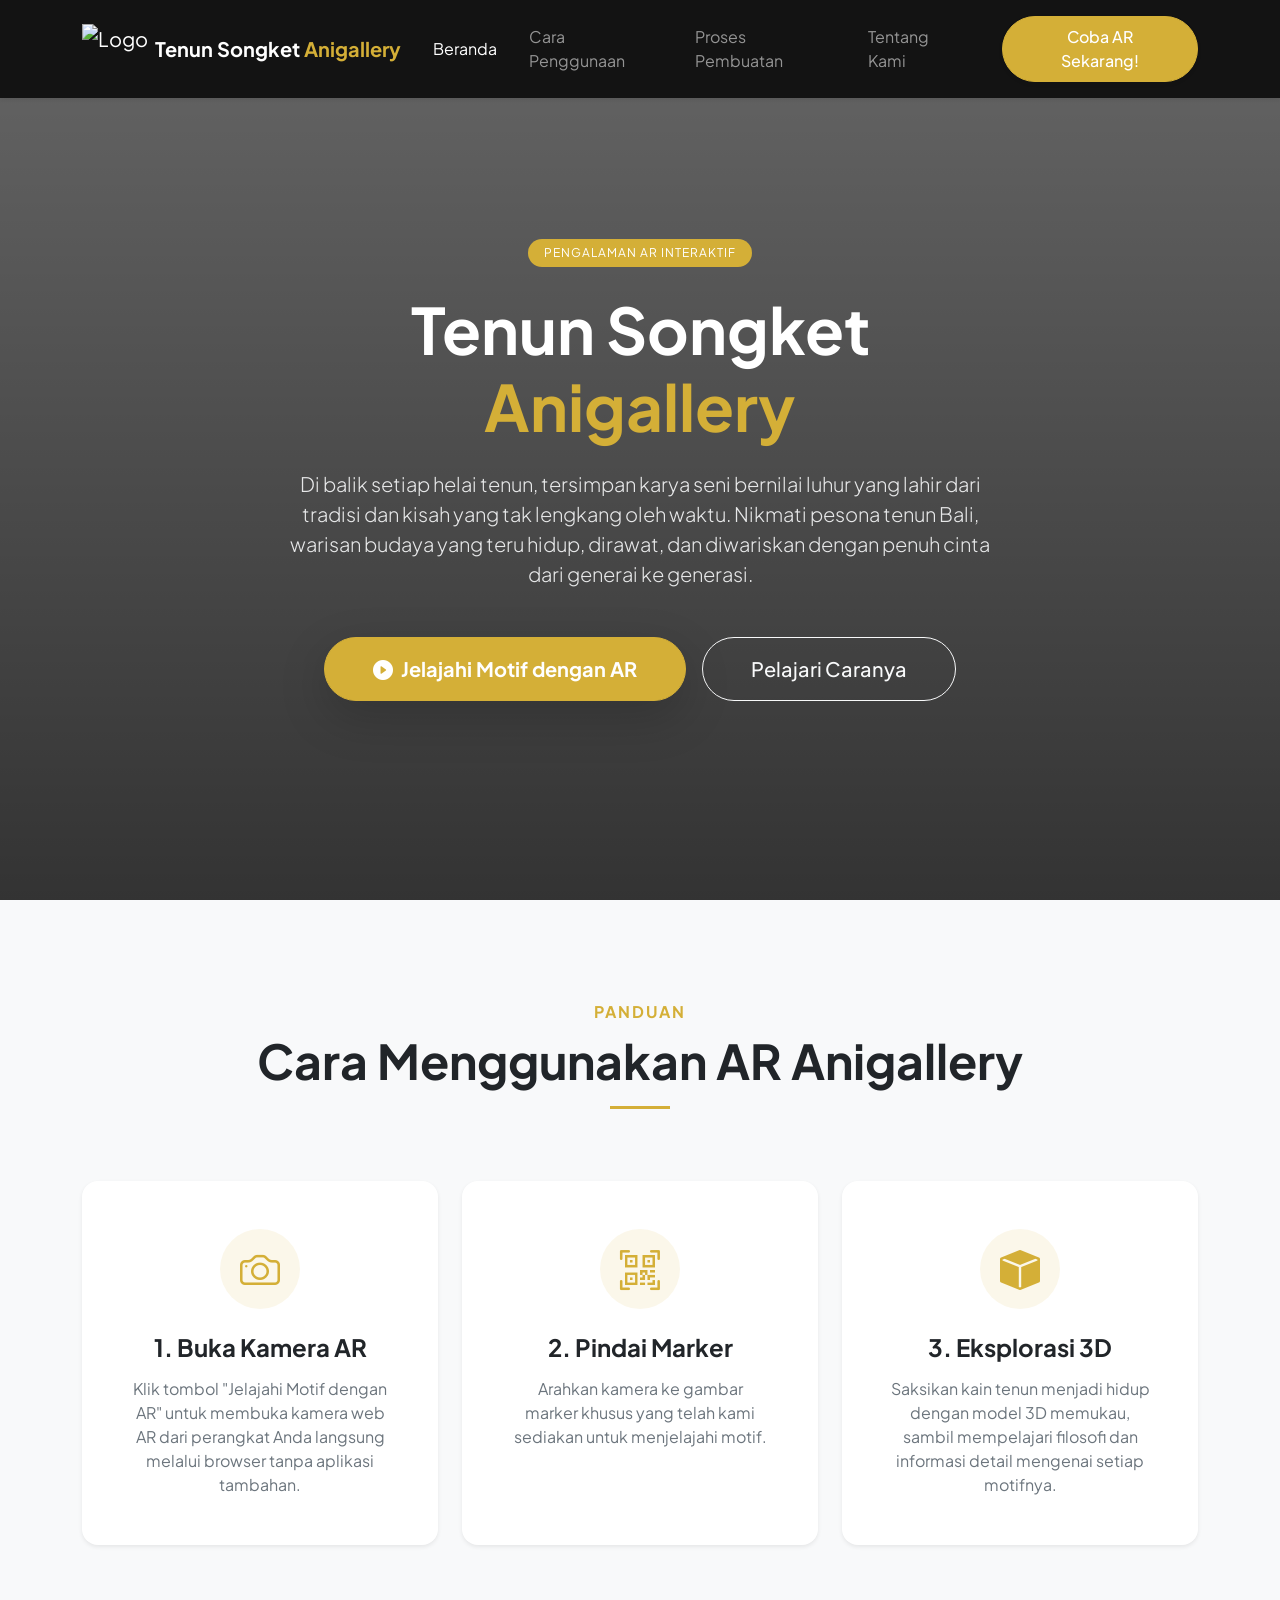
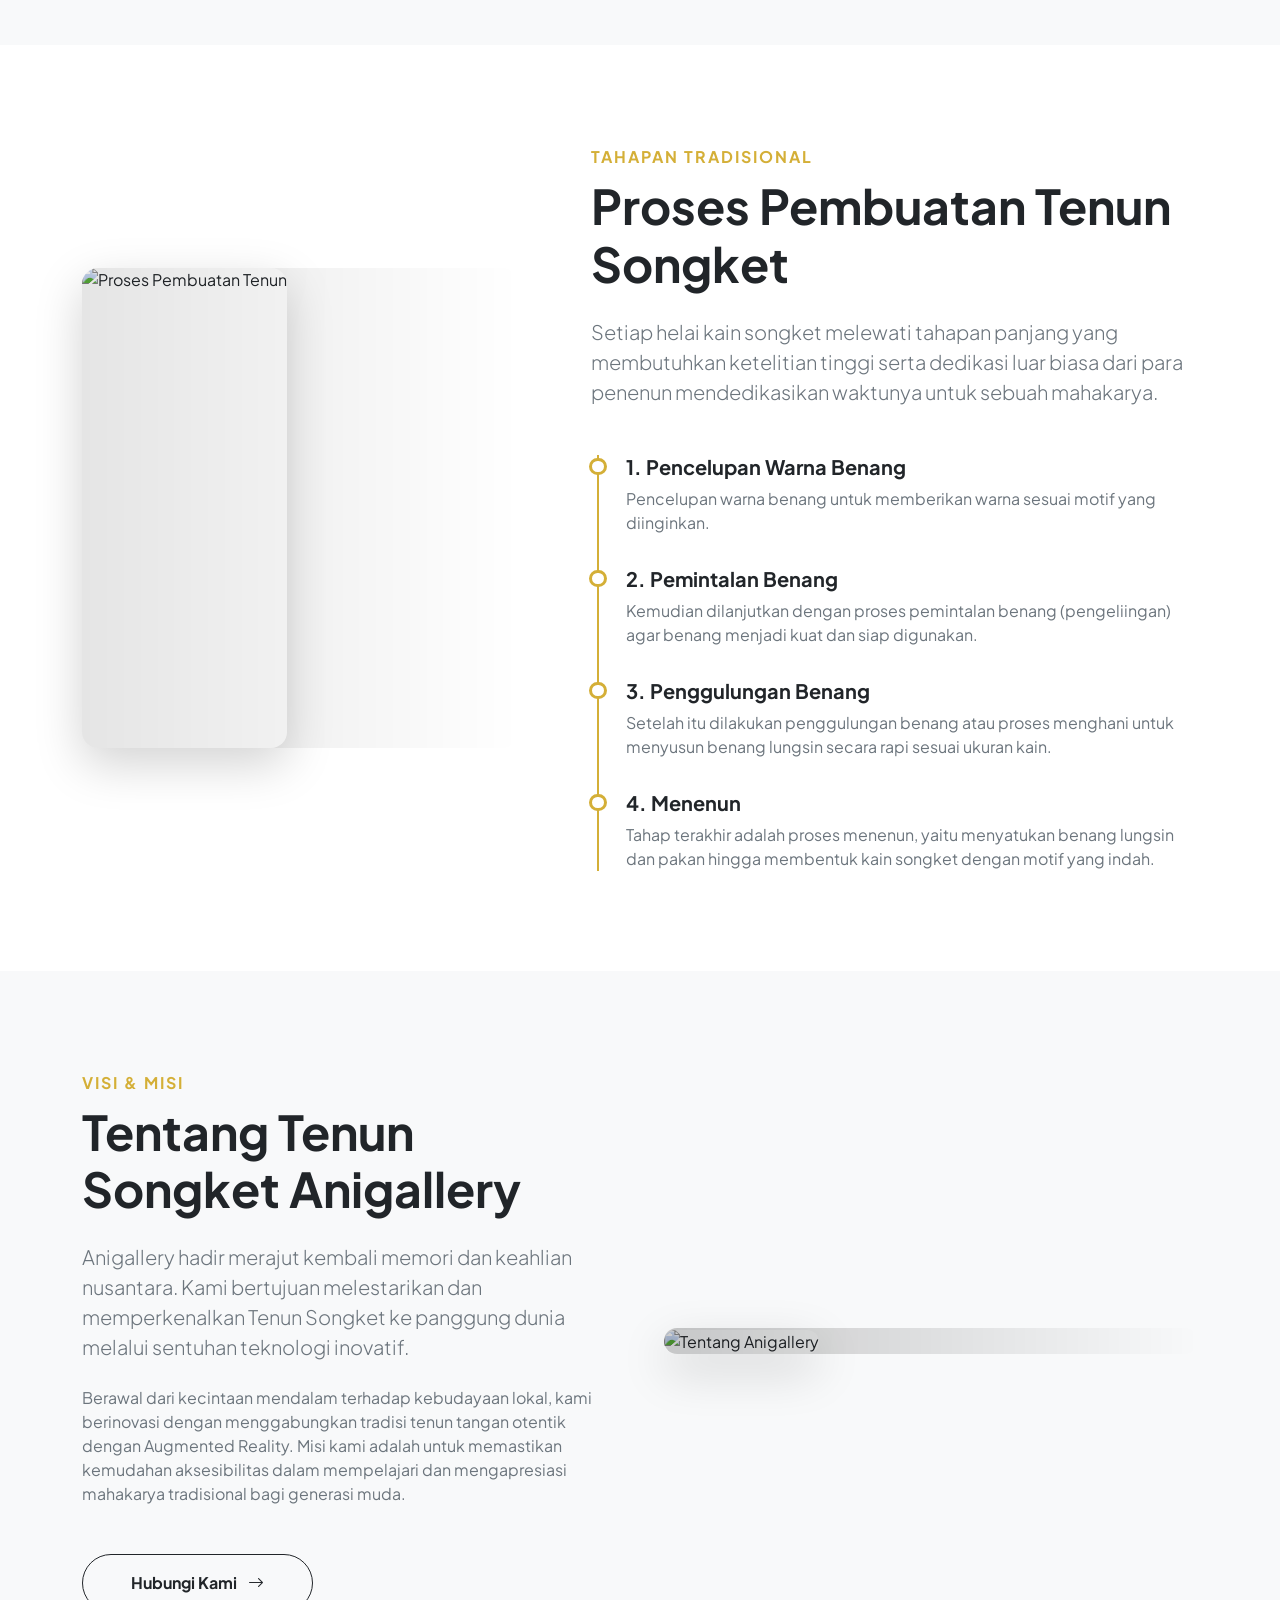
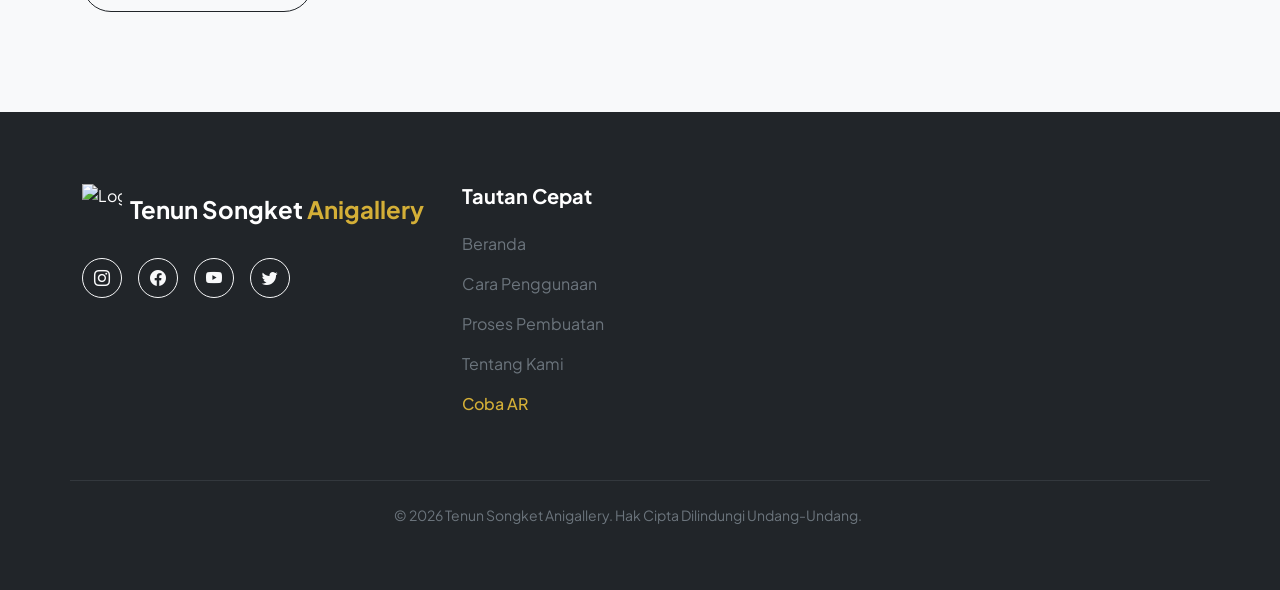
==== index.html @ 9bebc77b "Add files via upload" ====
<!DOCTYPE html>
<html lang="id">

<head>
    <meta charset="UTF-8">
    <meta name="viewport" content="width=device-width, initial-scale=1.0">
    <title>Tenun Songket Anigallery - Eksplorasi AR</title>
    <link href="https://cdn.jsdelivr.net/npm/bootstrap@5.3.0/dist/css/bootstrap.min.css" rel="stylesheet">
    <link href="https://fonts.googleapis.com/css2?family=Plus+Jakarta+Sans:wght@400;500;600;700&display=swap"
        rel="stylesheet">
    <link rel="stylesheet" href="style.css">
</head>

<body>

    <nav class="navbar navbar-expand-lg navbar-dark navbar-custom fixed-top shadow-sm py-3">
        <div class="container">
            <a class="navbar-brand d-flex align-items-center" href="#home">
                <img src="asset/img/logo.png" alt="Logo" height="50" class="me-2">
                <span class="fw-bold">Tenun Songket <span class="text-gold">Anigallery</span></span>
            </a>
            <button class="navbar-toggler border-0" type="button" data-bs-toggle="collapse" data-bs-target="#navbarNav"
                aria-controls="navbarNav" aria-expanded="false" aria-label="Toggle navigation">
                <span class="navbar-toggler-icon"></span>
            </button>
            <div class="collapse navbar-collapse" id="navbarNav">
                <ul class="navbar-nav ms-auto align-items-center">
                    <li class="nav-item">
                        <a class="nav-link active px-3" aria-current="page" href="#home">Beranda</a>
                    </li>
                    <li class="nav-item">
                        <a class="nav-link px-3" href="#how-to-use-ar">Cara Penggunaan</a>
                    </li>
                    <li class="nav-item">
                        <a class="nav-link px-3" href="#proses-pembuatan">Proses Pembuatan</a>
                    </li>
                    <li class="nav-item">
                        <a class="nav-link px-3" href="#about">Tentang Kami</a>
                    </li>
                    <li class="nav-item ms-lg-3 mt-3 mt-lg-0">
                        <a class="btn bg-gold text-white px-4 py-2 rounded-pill fw-medium shadow-sm" href="ar.html">Coba
                            AR Sekarang!</a>
                    </li>
                </ul>
            </div>
        </div>
    </nav>

    <!-- Hero Section -->
    <header id="home" class="hero-custom d-flex align-items-center position-relative">
        <div class="container text-center text-white">
            <div class="row justify-content-center">
                <div class="col-lg-9 animate__animated animate__fadeInUp">
                    <span class="badge bg-gold text-white rounded-pill px-3 py-2 mb-4 fw-normal"
                        style="letter-spacing: 1px;">PENGALAMAN AR INTERAKTIF</span>
                    <h1 class="display-3 fw-bold mb-4" style="line-height: 1.2;">Tenun Songket <br><span
                            class="text-gold">Anigallery</span></h1>
                    <p class="lead mb-5 px-xl-5 text-light" style="opacity: 0.9;">Di balik setiap helai tenun, tersimpan
                        karya seni bernilai luhur yang lahir dari tradisi dan kisah yang tak lengkang oleh waktu.
                        Nikmati pesona tenun Bali, warisan budaya yang teru hidup, dirawat, dan diwariskan dengan penuh
                        cinta dari generai ke generasi.</p>
                    <div class="d-flex flex-column flex-sm-row justify-content-center gap-3">
                        <a href="ar.html"
                            class="btn btn-lg bg-gold text-white px-5 py-3 rounded-pill fw-bold animate__animated animate__pulse animate__infinite shadow-lg d-flex align-items-center justify-content-center">
                            <i class="bi bi-play-circle-fill me-2 fs-5"></i> Jelajahi Motif dengan AR
                        </a>
                        <a href="#how-to-use-ar"
                            class="btn btn-lg btn-outline-light px-5 py-3 rounded-pill fw-medium d-flex align-items-center justify-content-center">
                            Pelajari Caranya
                        </a>
                    </div>
                </div>
            </div>
        </div>
    </header>

    <!-- Cara Penggunaan AR -->
    <section id="how-to-use-ar" class="section-padding bg-light">
        <div class="container">
            <div class="text-center mb-5 animate__animated animate__fadeInUp">
                <span class="text-gold fw-bold text-uppercase" style="letter-spacing: 2px;">Panduan</span>
                <h2 class="display-5 fw-bold mt-2 mb-3">Cara Menggunakan AR Anigallery</h2>
                <div style="width: 60px; height: 3px; background-color: #d4af37; margin: 0 auto;"></div>
            </div>

            <div class="row text-center g-4 mt-4">
                <div class="col-md-4 animate__animated animate__fadeInUp animate__delay-1s">
                    <div class="card h-100 border-0 shadow-sm p-5 hover-effect rounded-4">
                        <div class="card-icon-wrapper mb-4">
                            <i class="bi bi-camera fs-1 text-gold"></i>
                        </div>
                        <h4 class="card-title fw-bold mb-3">1. Buka Kamera AR</h4>
                        <p class="card-text text-secondary">Klik tombol "Jelajahi Motif dengan AR" untuk membuka kamera
                            web AR dari perangkat Anda langsung melalui browser tanpa aplikasi tambahan.</p>
                    </div>
                </div>
                <div class="col-md-4 animate__animated animate__fadeInUp animate__delay-2s">
                    <div class="card h-100 border-0 shadow-sm p-5 hover-effect rounded-4">
                        <div class="card-icon-wrapper mb-4">
                            <i class="bi bi-qr-code-scan fs-1 text-gold"></i>
                        </div>
                        <h4 class="card-title fw-bold mb-3">2. Pindai Marker</h4>
                        <p class="card-text text-secondary">Arahkan kamera ke gambar marker khusus yang telah kami
                            sediakan untuk menjelajahi motif.</p>
                    </div>
                </div>
                <div class="col-md-4 animate__animated animate__fadeInUp animate__delay-3s">
                    <div class="card h-100 border-0 shadow-sm p-5 hover-effect rounded-4">
                        <div class="card-icon-wrapper mb-4">
                            <i class="bi bi-box-fill fs-1 text-gold"></i>
                        </div>
                        <h4 class="card-title fw-bold mb-3">3. Eksplorasi 3D</h4>
                        <p class="card-text text-secondary">Saksikan kain tenun menjadi hidup dengan model 3D memukau,
                            sambil mempelajari filosofi dan informasi detail mengenai setiap motifnya.</p>
                    </div>
                </div>
            </div>
        </div>
    </section>

    <!-- Proses Pembuatan Tenun Songket -->
    <section id="proses-pembuatan" class="section-padding">
        <div class="container">
            <div class="row align-items-center g-5">
                <div class="col-lg-5 animate__animated animate__fadeInLeft">
                    <div class="position-relative">
                        <img src="asset/img/gamabar1.jpg" class="img-fluid rounded-4 shadow-lg feature-img"
                            alt="Proses Pembuatan Tenun" style="object-fit: cover; height: 100%; min-height: 480px;">
                        <div class="position-absolute top-0 start-0 w-100 h-100 rounded-4"
                            style="background: linear-gradient(to right, rgba(0,0,0,0.1), transparent);"></div>
                    </div>
                </div>
                <div class="col-lg-7 ps-lg-5 animate__animated animate__fadeInRight">
                    <span class="text-gold fw-bold text-uppercase" style="letter-spacing: 2px;">Tahapan Tradisional</span>
                    <h2 class="display-5 fw-bold mt-2 mb-4">Proses Pembuatan Tenun Songket</h2>
                    <p class="lead text-secondary mb-5">Setiap helai kain songket melewati tahapan panjang yang membutuhkan ketelitian tinggi serta dedikasi luar biasa dari para penenun mendedikasikan waktunya untuk sebuah mahakarya.</p>

                    <div class="timeline">
                        <div class="timeline-item">
                            <h5 class="fw-bold mb-2 text-dark">1. Pencelupan Warna Benang</h5>
                            <p class="text-secondary mb-0">Pencelupan warna benang untuk memberikan warna sesuai motif yang diinginkan.</p>
                        </div>
                        <div class="timeline-item">
                            <h5 class="fw-bold mb-2 text-dark">2. Pemintalan Benang</h5>
                            <p class="text-secondary mb-0">Kemudian dilanjutkan dengan proses pemintalan benang (pengeliingan) agar benang menjadi kuat dan siap digunakan.</p>
                        </div>
                        <div class="timeline-item">
                            <h5 class="fw-bold mb-2 text-dark">3. Penggulungan Benang</h5>
                            <p class="text-secondary mb-0">Setelah itu dilakukan penggulungan benang atau proses menghani untuk menyusun benang lungsin secara rapi sesuai ukuran kain.</p>
                        </div>
                        <div class="timeline-item">
                            <h5 class="fw-bold mb-2 text-dark">4. Menenun</h5>
                            <p class="text-secondary mb-0">Tahap terakhir adalah proses menenun, yaitu menyatukan benang lungsin dan pakan hingga membentuk kain songket dengan motif yang indah.</p>
                        </div>
                    </div>
                </div>
            </div>
        </div>
    </section>

    <!-- Tentang Tenun Songket Anigallery -->
    <section id="about" class="section-padding bg-light">
        <div class="container">
            <div class="row align-items-center flex-row-reverse g-5">
                <div class="col-lg-6 animate__animated animate__fadeInRight">
                    <div class="position-relative">
                        <img src="asset/img/gambar2.jpg" class="img-fluid rounded-4 shadow-lg feature-img"
                            alt="Tentang Anigallery">
                        <div class="position-absolute top-0 start-0 w-100 h-100 rounded-4"
                            style="background: linear-gradient(to right, rgba(0,0,0,0.2), transparent);"></div>
                    </div>
                </div>
                <div class="col-lg-6 pe-lg-5 animate__animated animate__fadeInLeft">
                    <span class="text-gold fw-bold text-uppercase" style="letter-spacing: 2px;">Visi & Misi</span>
                    <h2 class="display-5 fw-bold mt-2 mb-4">Tentang Tenun Songket Anigallery</h2>
                    <p class="lead text-secondary mb-4">Anigallery hadir merajut kembali memori dan keahlian nusantara.
                        Kami bertujuan melestarikan dan memperkenalkan Tenun Songket ke panggung dunia melalui sentuhan
                        teknologi inovatif.</p>
                    <p class="text-secondary mb-5">Berawal dari kecintaan mendalam terhadap kebudayaan lokal, kami
                        berinovasi dengan menggabungkan tradisi tenun tangan otentik dengan Augmented Reality. Misi kami
                        adalah untuk memastikan kemudahan aksesibilitas dalam mempelajari dan mengapresiasi mahakarya
                        tradisional bagi generasi muda.</p>
                    <a href="#" class="btn btn-outline-dark px-5 py-3 rounded-pill fw-bold">Hubungi Kami <i
                            class="bi bi-arrow-right ms-2"></i></a>
                </div>
            </div>
        </div>
    </section>

    <!-- Footer -->
    <footer class="bg-dark text-white pt-5 pb-3">
        <div class="container pt-4">
            <div class="row mb-5 g-4">
                <div class="col-lg-4 col-md-6 mb-4 mb-md-0 pe-lg-5">
                    <a class="navbar-brand d-flex align-items-center mb-4" href="#home">
                        <img src="asset/img/logo.png" alt="Logo" height="50" class="me-2">
                        <span class="fw-bold fs-4">Tenun Songket <span class="text-gold">Anigallery</span></span>
                    </a>
                    <div class="d-flex gap-3">
                        <a href="#"
                            class="btn btn-outline-light rounded-circle d-flex align-items-center justify-content-center"
                            style="width: 40px; height: 40px;"><i class="bi bi-instagram"></i></a>
                        <a href="#"
                            class="btn btn-outline-light rounded-circle d-flex align-items-center justify-content-center"
                            style="width: 40px; height: 40px;"><i class="bi bi-facebook"></i></a>
                        <a href="#"
                            class="btn btn-outline-light rounded-circle d-flex align-items-center justify-content-center"
                            style="width: 40px; height: 40px;"><i class="bi bi-youtube"></i></a>
                        <a href="#"
                            class="btn btn-outline-light rounded-circle d-flex align-items-center justify-content-center"
                            style="width: 40px; height: 40px;"><i class="bi bi-twitter"></i></a>
                    </div>
                </div>

                <div class="col-lg-2 col-md-6 mb-4 mb-md-0">
                    <h5 class="fw-bold mb-4 text-white">Tautan Cepat</h5>
                    <ul class="list-unstyled">
                        <li class="mb-3"><a href="#home"
                                class="text-secondary text-decoration-none hover-link">Beranda</a></li>
                        <li class="mb-3"><a href="#how-to-use-ar"
                                class="text-secondary text-decoration-none hover-link">Cara Penggunaan</a></li>
                        <li class="mb-3"><a href="#proses-pembuatan"
                                class="text-secondary text-decoration-none hover-link">Proses Pembuatan</a></li>
                        <li class="mb-3"><a href="#about" class="text-secondary text-decoration-none hover-link">Tentang
                                Kami</a></li>
                        <li class="mb-3"><a href="ar.html"
                                class="text-gold text-decoration-none hover-link fw-medium">Coba AR</a></li>
                    </ul>
                </div>
                <hr class="border-secondary mt-5 mb-4">

                <div class="row align-items-center">
                    <div class="col-md-12 text-center">
                        <p class="mb-0 text-secondary small">&copy; 2026 Tenun Songket Anigallery. Hak Cipta Dilindungi
                            Undang-Undang.</p>
                    </div>
                </div>
            </div>
    </footer>

    <script src="main.js"></script>

    <script src="https://cdn.jsdelivr.net/npm/@popperjs/core@2.11.7/dist/umd/popper.min.js"></script>
    <script src="https://cdn.jsdelivr.net/npm/bootstrap@5.3.0/dist/js/bootstrap.min.js"></script>
    <link rel="stylesheet" href="https://cdn.jsdelivr.net/npm/bootstrap-icons@1.10.5/font/bootstrap-icons.css">
    <link rel="stylesheet" href="https://cdnjs.cloudflare.com/ajax/libs/animate.css/4.1.1/animate.min.css" />
</body>

</html>
---- style.css ----
@import url('https://fonts.googleapis.com/css2?family=Plus+Jakarta+Sans:wght@400;500;600;700&display=swap');

body {
    font-family: 'Plus Jakarta Sans', sans-serif;
    overflow-x: hidden;
}

html {
    font-size: 14px;
}

@media (min-width: 768px) {
    html {
        font-size: 16px;
    }
}

.hero-custom {
    min-height: 100vh;
    background: linear-gradient(rgba(0, 0, 0, 0.6), rgba(0, 0, 0, 0.8)), url('asset/img/hero.jpg') no-repeat center center/cover;
    padding-top: 80px; 
    padding-bottom: 40px;
}

.text-gold {
    color: #d4af37 !important;
}

.bg-gold {
    background-color: #d4af37 !important;
    border-color: #d4af37 !important;
}

.bg-gold:hover {
    background-color: #b5952f !important;
    border-color: #b5952f !important;
}

.hover-effect {
    transition: transform 0.3s ease, box-shadow 0.3s ease;
    border-radius: 1rem;
}

.hover-effect:hover {
    transform: translateY(-8px);
    box-shadow: 0 15px 30px rgba(0, 0, 0, 0.1) !important;
}

.hover-link {
    transition: color 0.3s ease;
}

.hover-link:hover {
    color: #d4af37 !important;
}

.card-icon-wrapper {
    width: 60px;
    height: 60px;
    border-radius: 50%;
    background-color: rgba(212, 175, 55, 0.1);
    display: flex;
    align-items: center;
    justify-content: center;
    margin: 0 auto;
}

.navbar-custom {
    background-color: rgba(15, 15, 15, 0.95) !important;
    backdrop-filter: blur(10px);
    transition: background-color 0.3s ease, padding 0.3s ease;
}

/* Feature Images */
.feature-img {
    width: 100%;
    object-fit: cover;
    height: 300px;
}

/* Section Padding Mobile First */
.section-padding {
    padding: 60px 0;
}

/* Typography overriding for mobile */
@media (max-width: 767px) {
    .display-3 {
        font-size: 2.5rem;
    }
    .display-5 {
        font-size: 2rem;
    }
    .hero-custom .lead {
        font-size: 1rem;
    }
    .btn-lg {
        padding: 10px 20px;
        font-size: 1rem;
    }
}

@media (min-width: 768px) {
    .section-padding {
        padding: 80px 0;
    }
    .feature-img {
        height: 400px;
    }
    .card-icon-wrapper {
        width: 70px;
        height: 70px;
    }
}

@media (min-width: 992px) {
    .section-padding {
        padding: 100px 0;
    }
    .feature-img {
        height: 500px;
    }
    .card-icon-wrapper {
        width: 80px;
        height: 80px;
    }
}

/* Timeline Components */
.timeline {
    position: relative;
    padding-left: 2.2rem;
    margin-top: 1.5rem;
}
.timeline::before {
    content: '';
    position: absolute;
    left: 0.35rem;
    top: 0;
    bottom: 0;
    width: 2px;
    background-color: #d4af37;
}
.timeline-item {
    position: relative;
    margin-bottom: 2rem;
}
.timeline-item::before {
    content: '';
    position: absolute;
    left: -2.3rem;
    top: 0.2rem;
    width: 1.1rem;
    height: 1.1rem;
    background-color: #fff;
    border: 3px solid #d4af37;
    border-radius: 50%;
    z-index: 1;
}
.timeline-item:last-child {
    margin-bottom: 0;
}
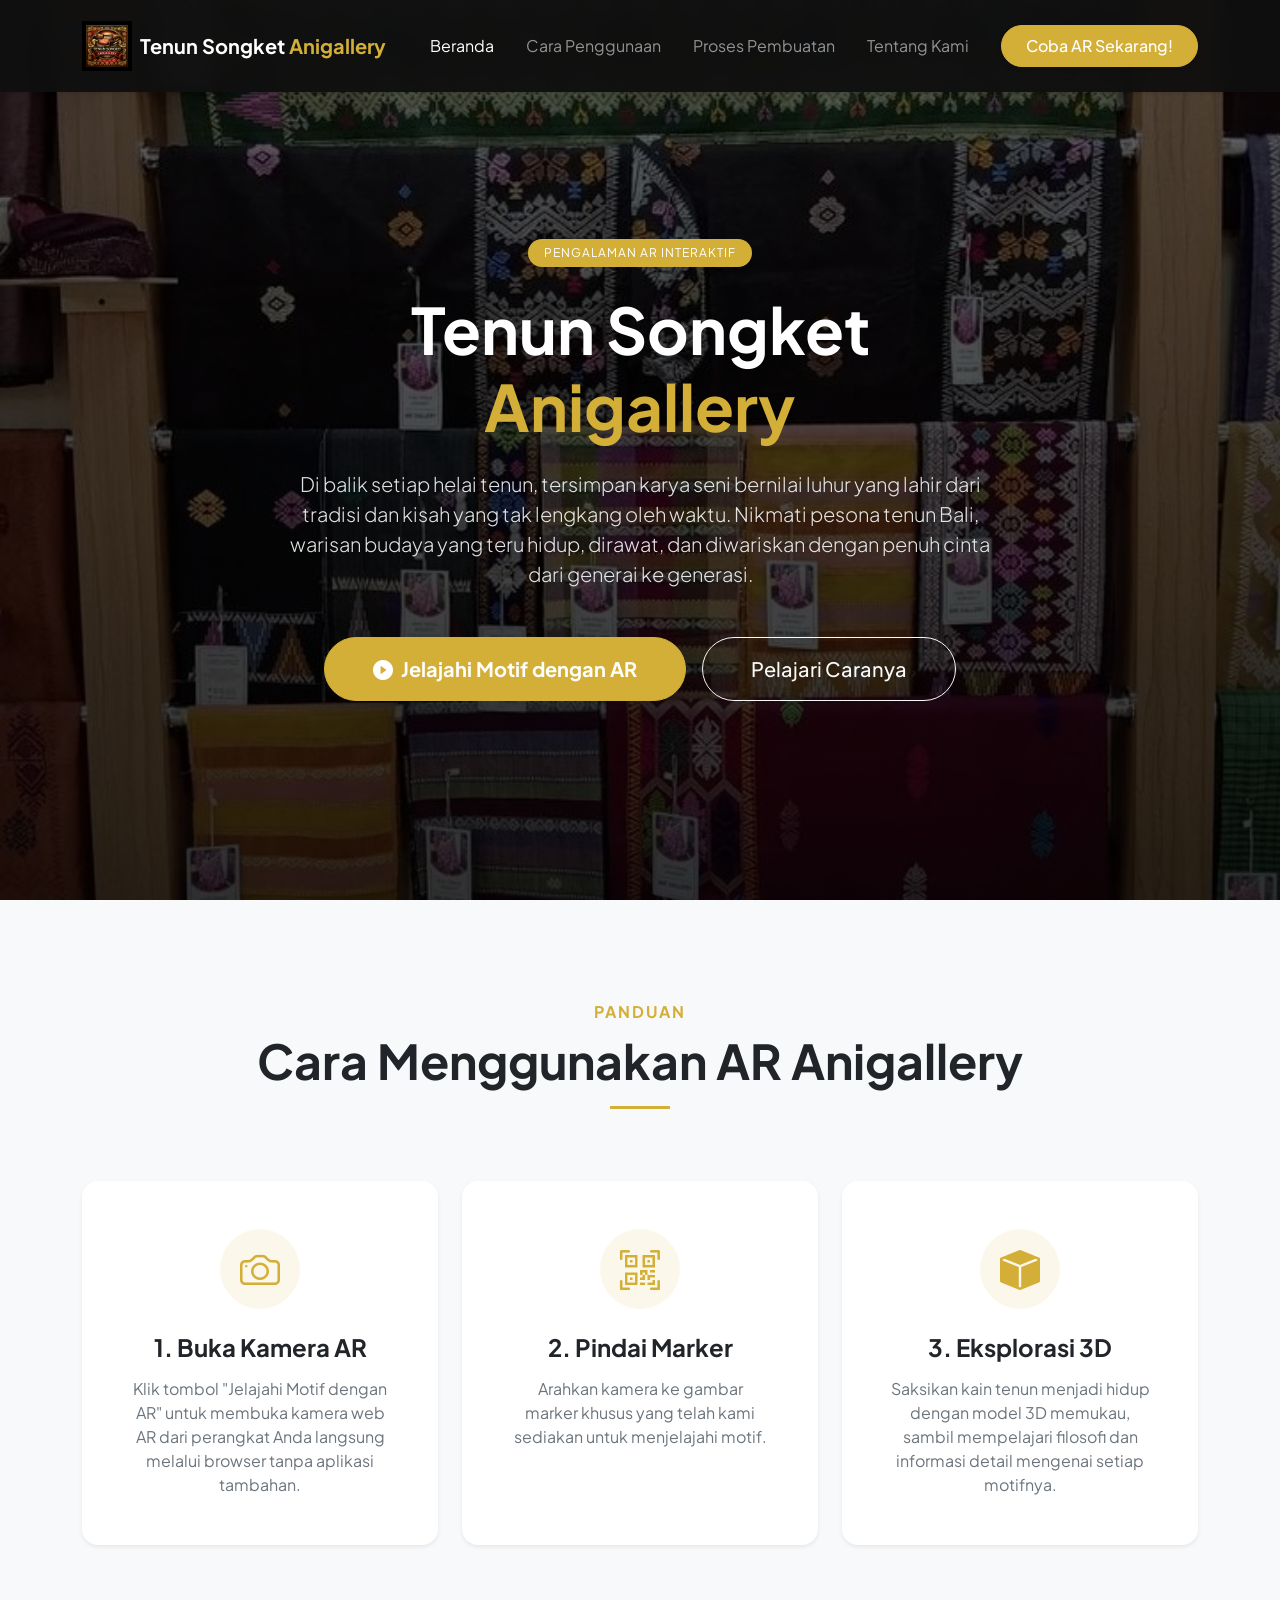
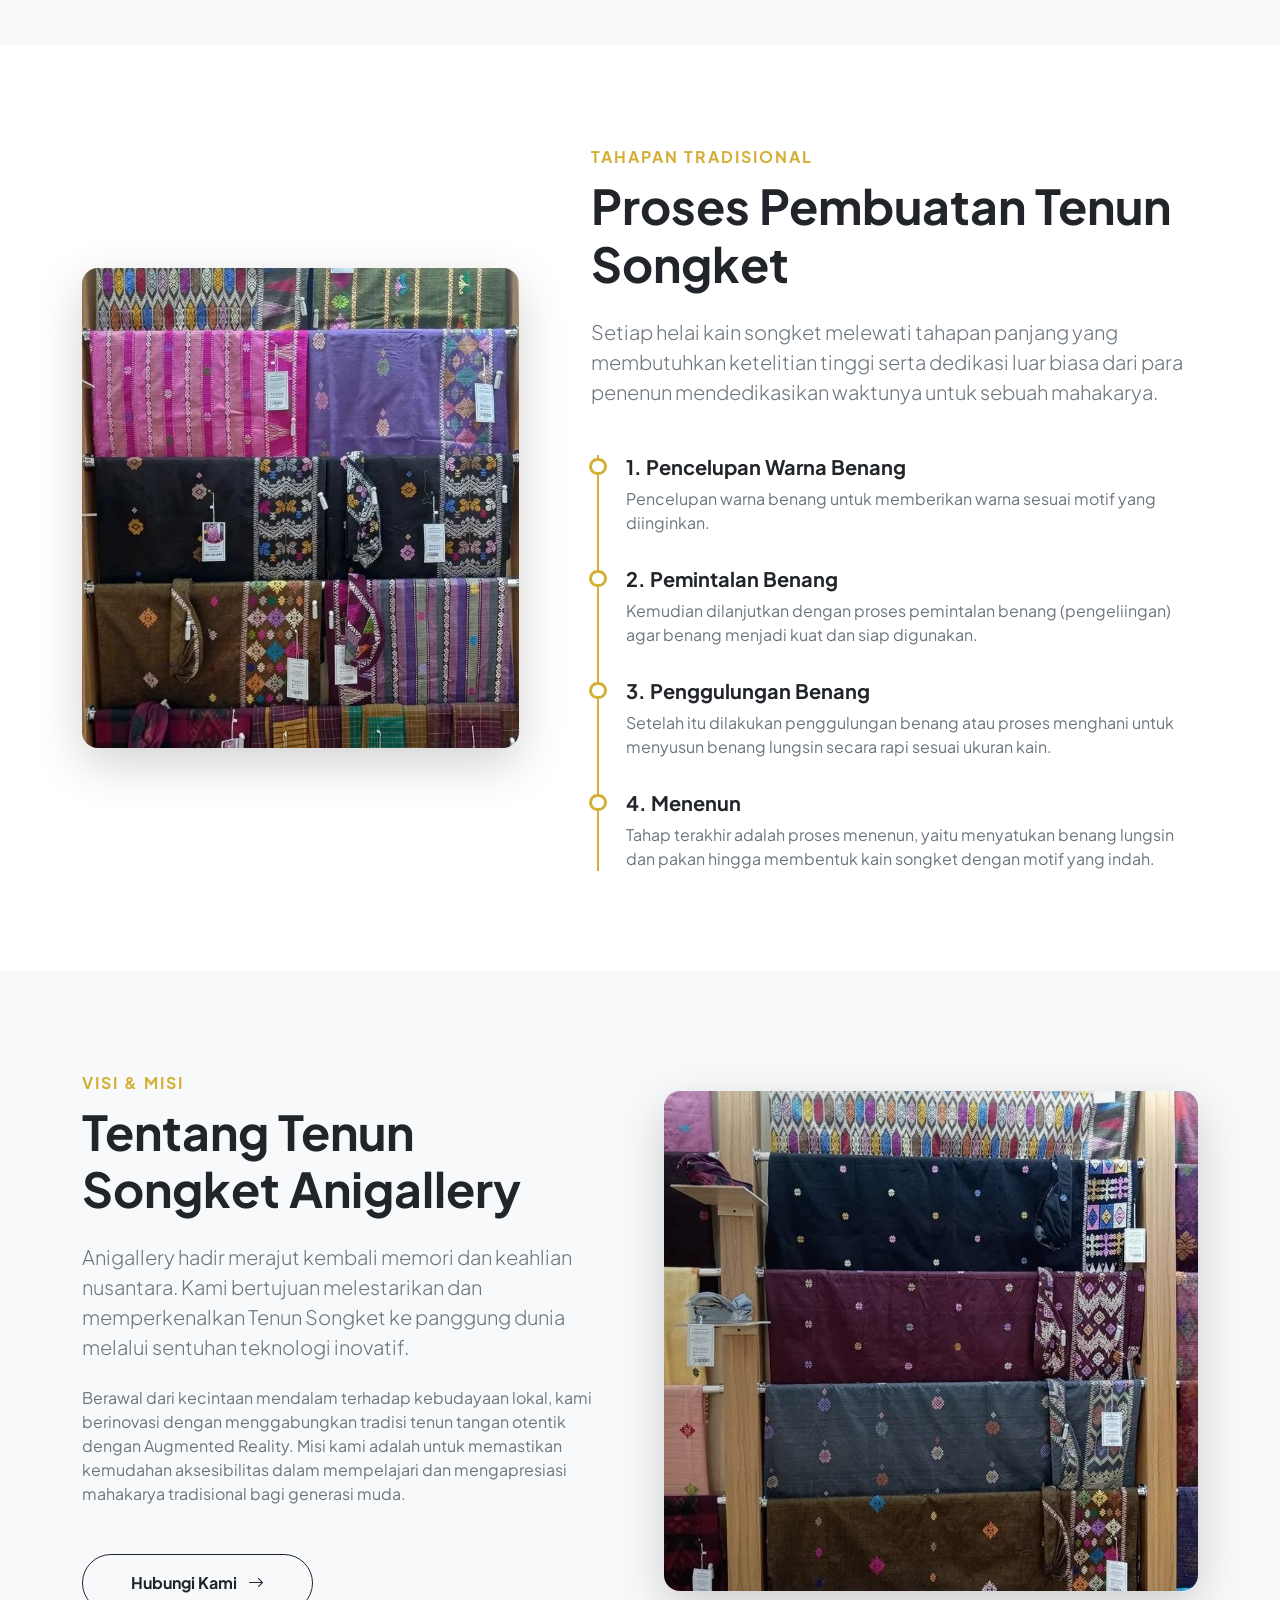
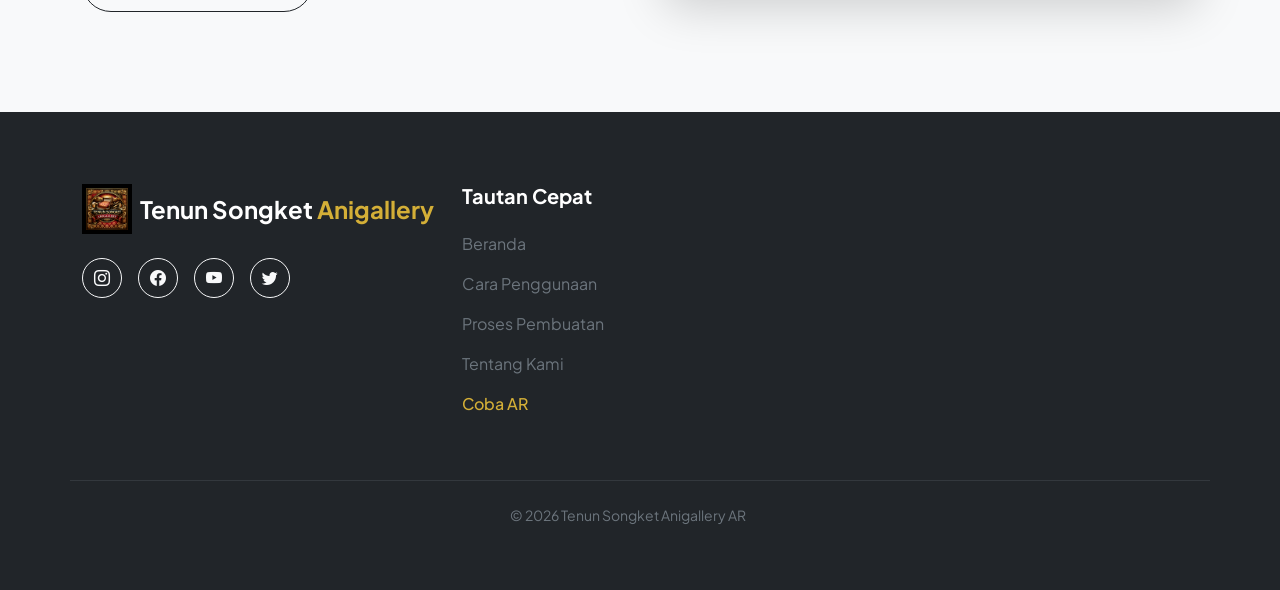
==== commit 05d08ada: "footer" ====
--- a/index.html
+++ b/index.html
@@ -231,8 +231,7 @@
 
                 <div class="row align-items-center">
                     <div class="col-md-12 text-center">
-                        <p class="mb-0 text-secondary small">&copy; 2026 Tenun Songket Anigallery. Hak Cipta Dilindungi
-                            Undang-Undang.</p>
+                        <p class="mb-0 text-secondary small">&copy; 2026 Tenun Songket Anigallery AR</p>
                     </div>
                 </div>
             </div>
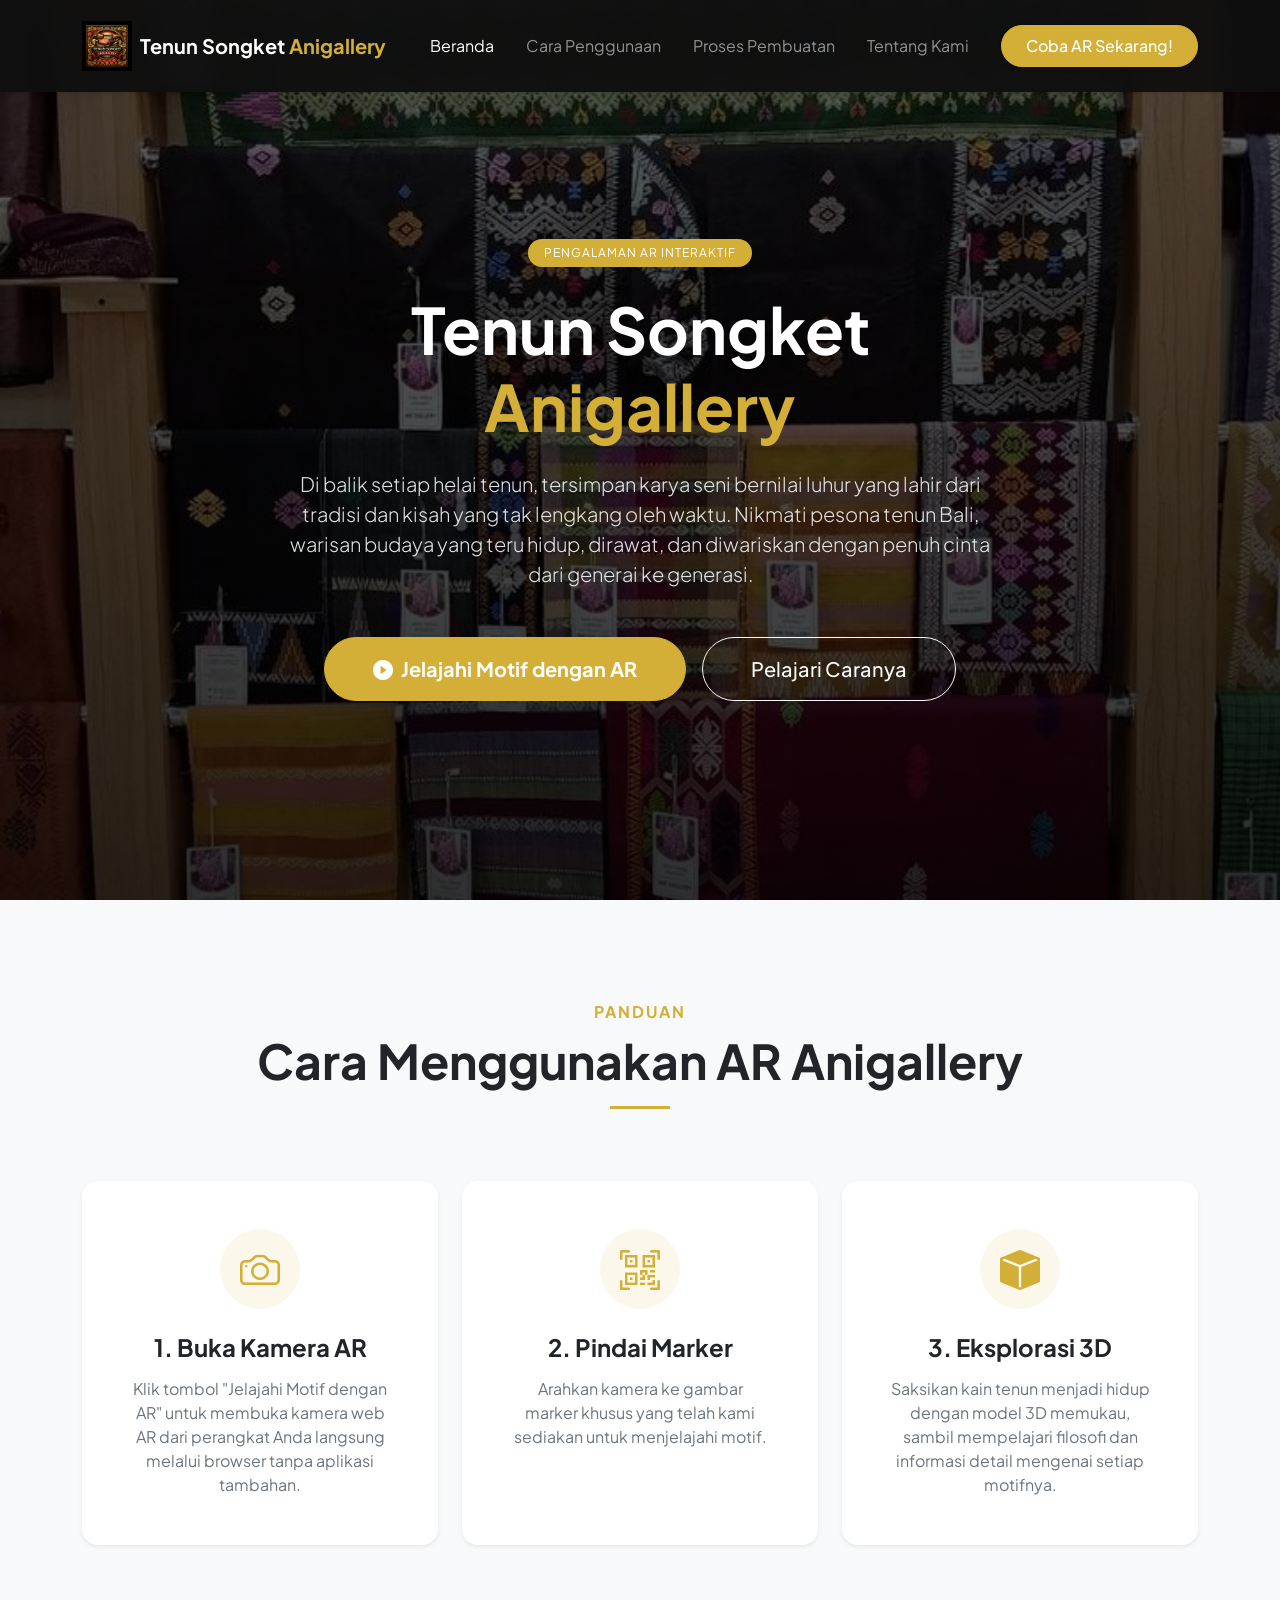
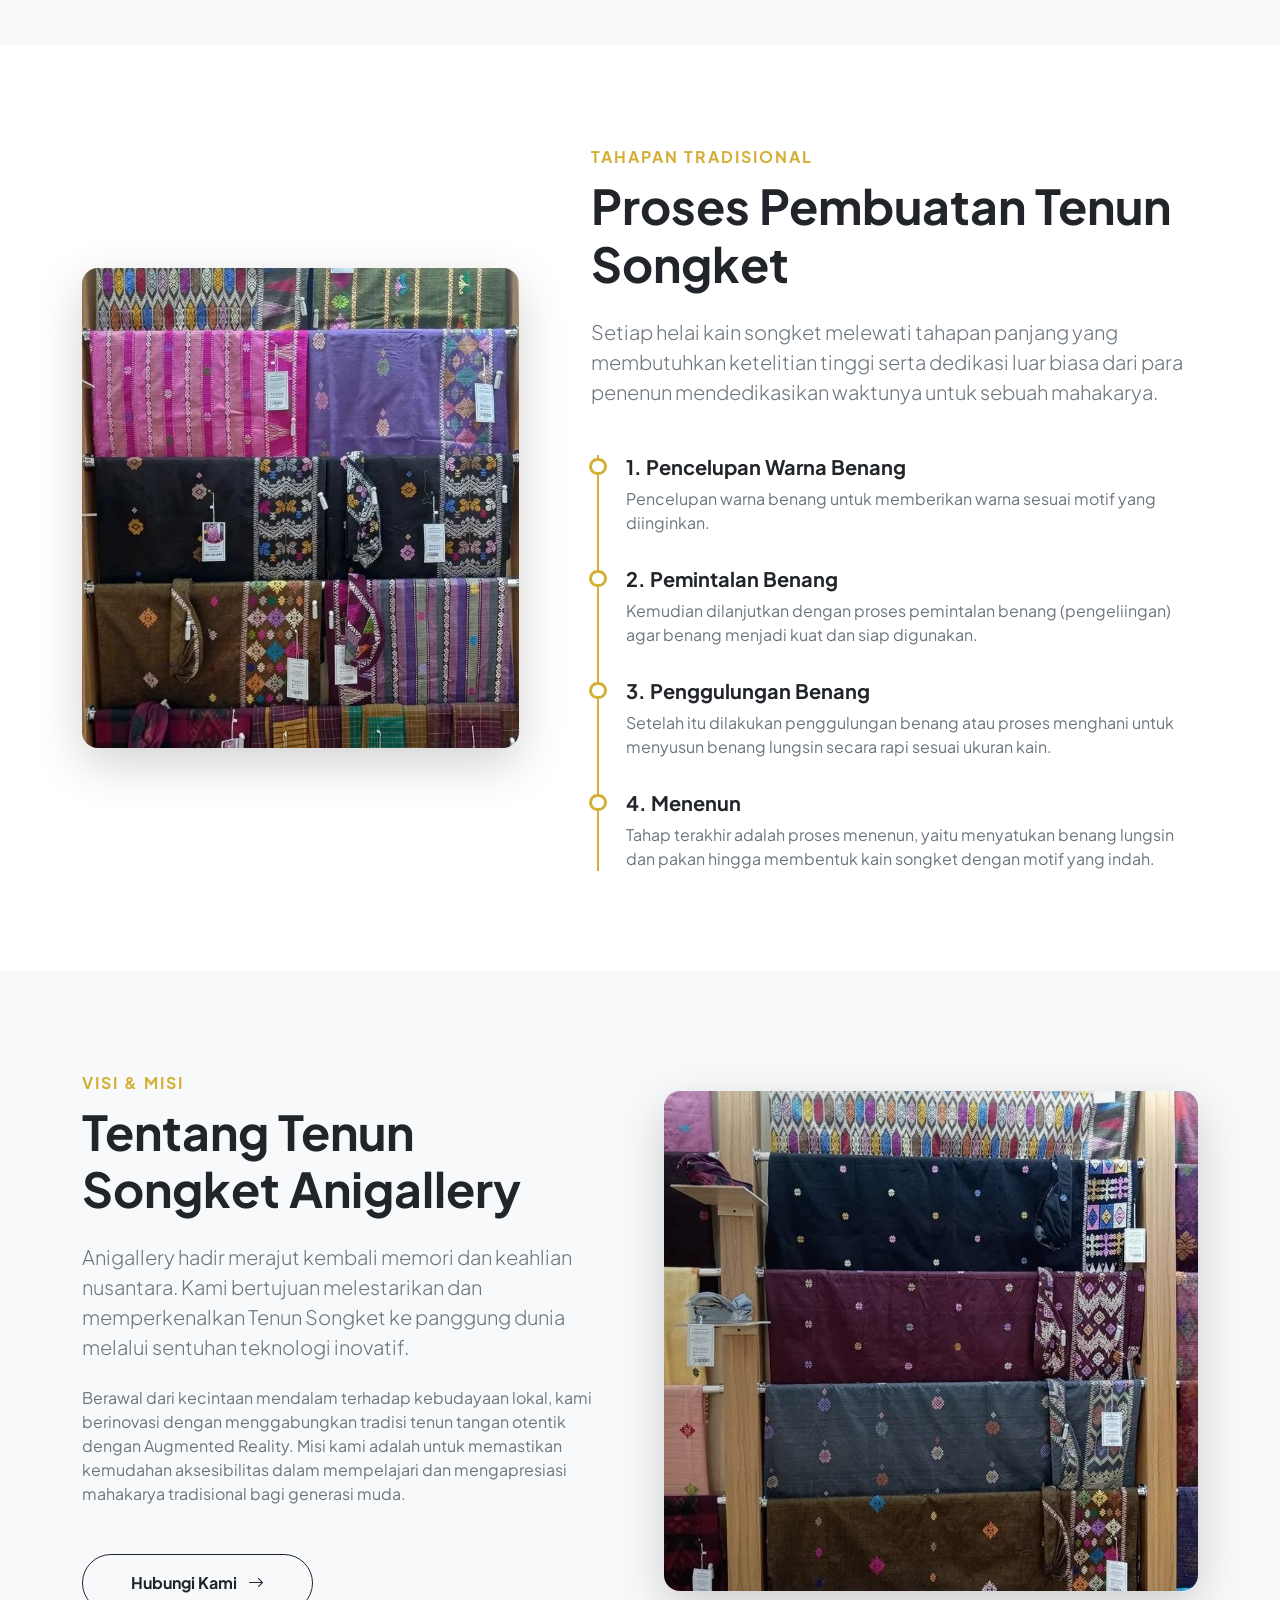
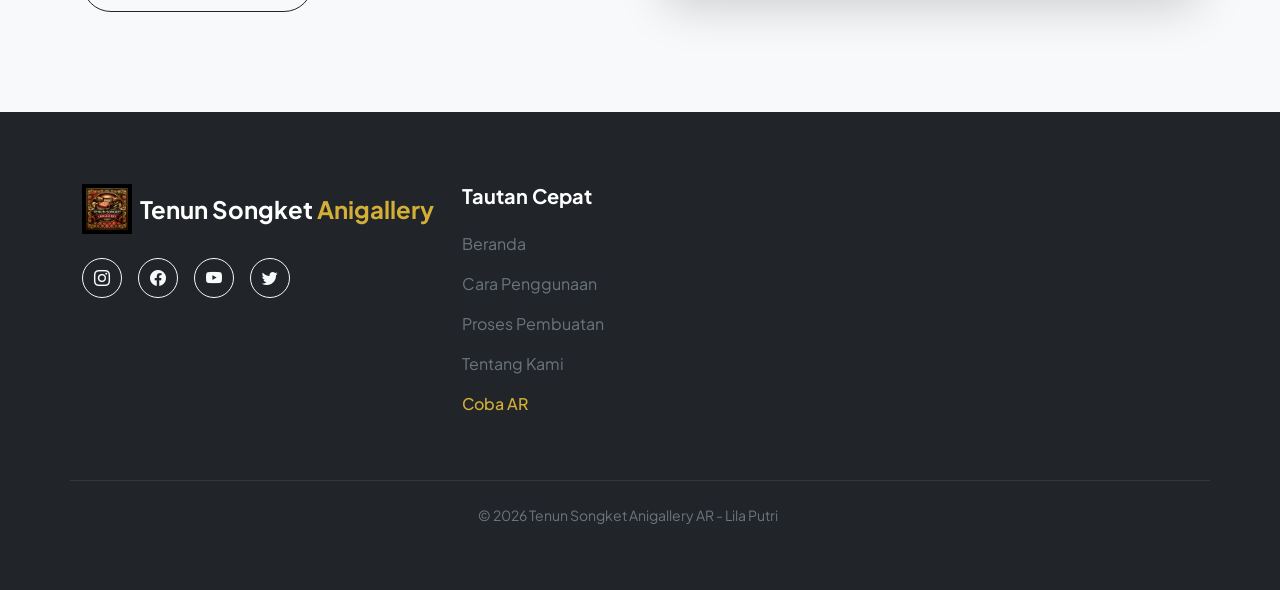
==== commit 19cb5794: "nama" ====
--- a/index.html
+++ b/index.html
@@ -231,7 +231,7 @@
 
                 <div class="row align-items-center">
                     <div class="col-md-12 text-center">
-                        <p class="mb-0 text-secondary small">&copy; 2026 Tenun Songket Anigallery AR</p>
+                        <p class="mb-0 text-secondary small">&copy; 2026 Tenun Songket Anigallery AR - Lila Putri</p>
                     </div>
                 </div>
             </div>
